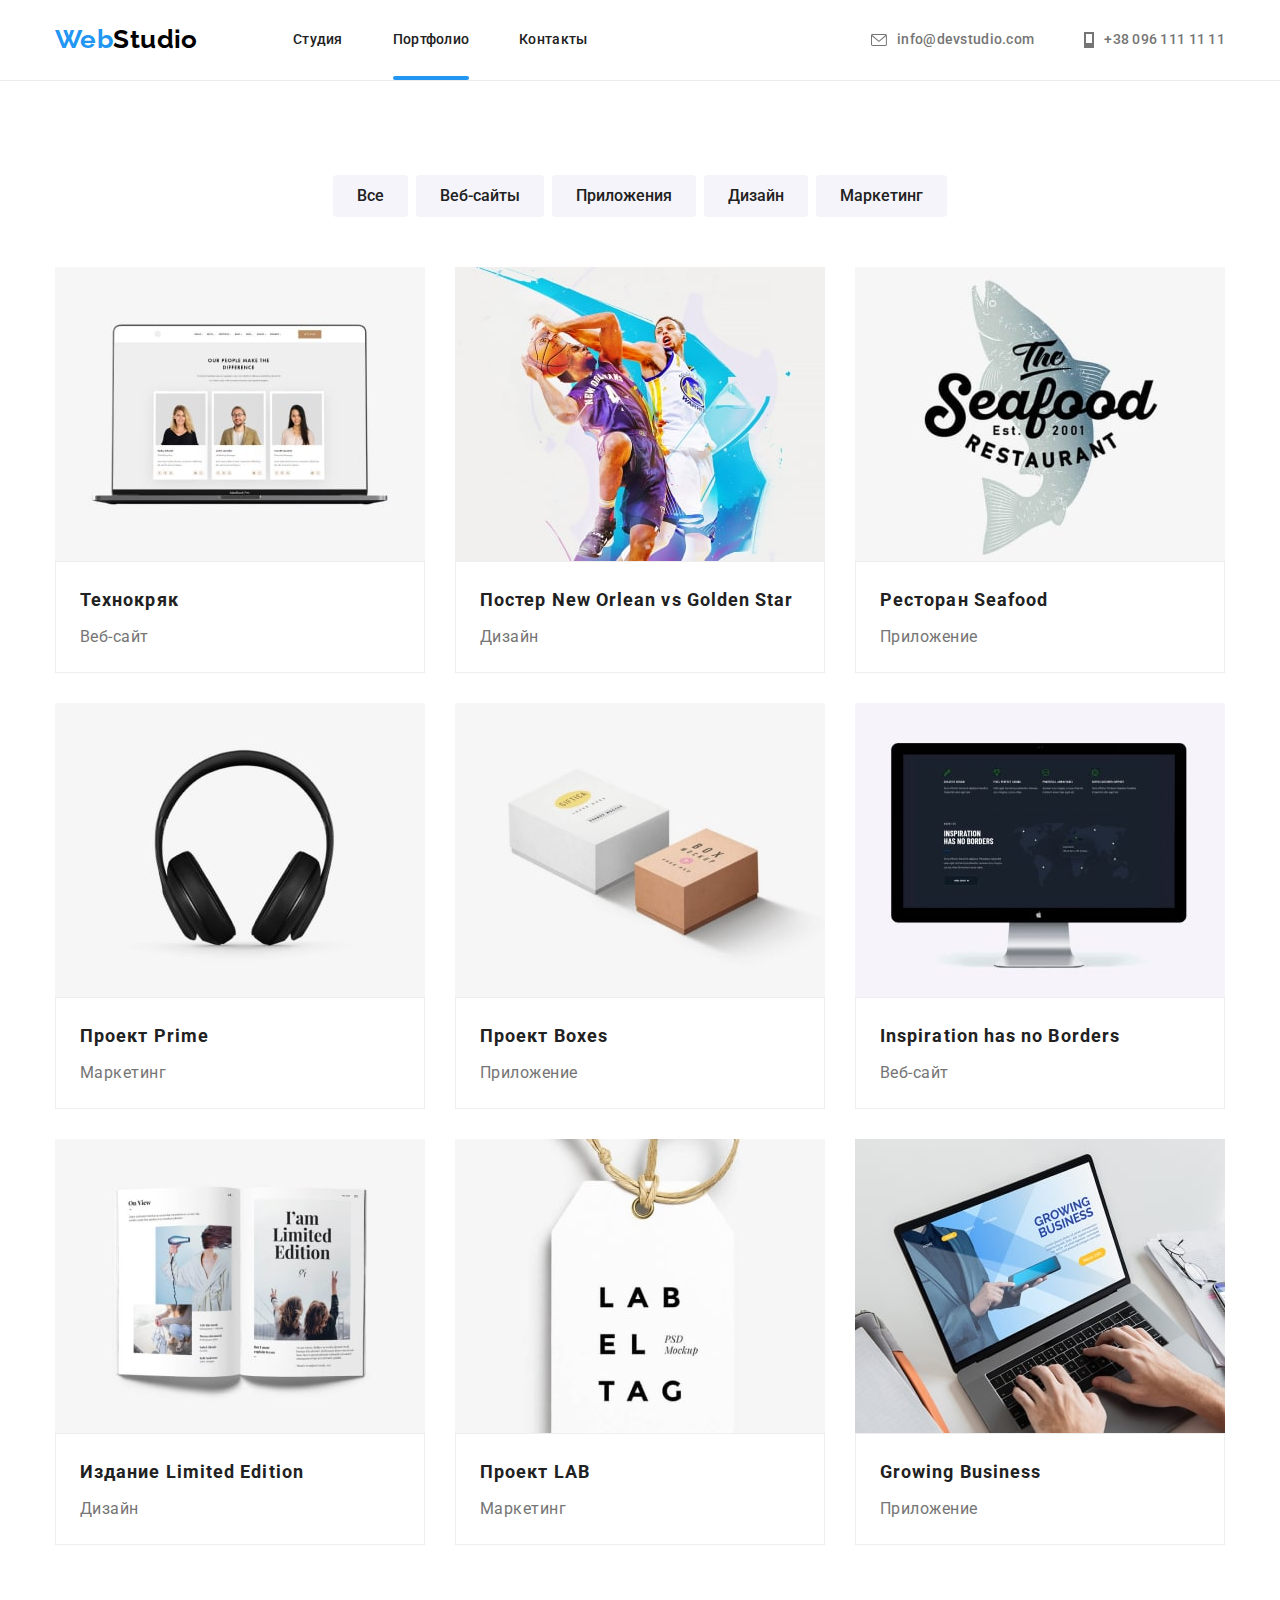
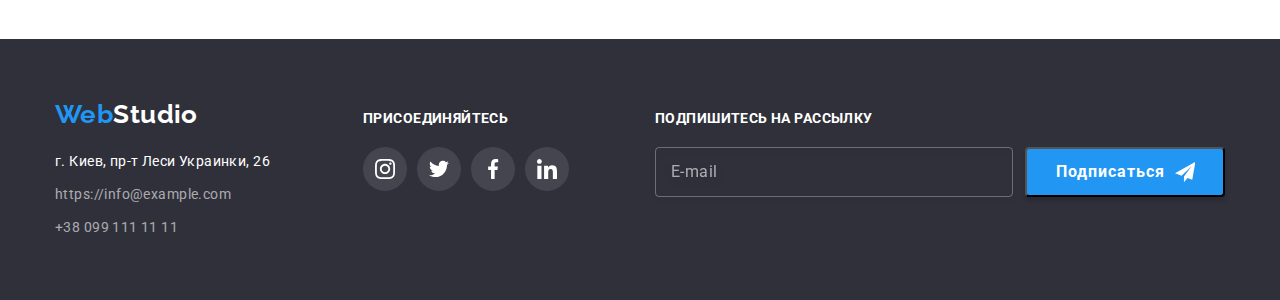
==== portfolio.html @ 634889e8 "start" ====
<!DOCTYPE html>
<html lang="ru">

<head>
    <meta charset="UTF-8">
    <meta http-equiv="X-UA-Compatible" content="IE=edge">
    <meta name="viewport" content="width=device-width, initial-scale=1.0">
    <title>Document</title>
    <link rel="preconnect" href="https://fonts.googleapis.com">
    <link rel="preconnect" href="https://fonts.gstatic.com" crossorigin>
    <link
        href="https://fonts.googleapis.com/css2?family=Raleway:wght@700&family=Roboto:wght@400;500;700;900&display=swap"
        rel="stylesheet">
    <link rel="stylesheet"
        href="https://cdnjs.cloudflare.com/ajax/libs/modern-normalize/1.1.0/modern-normalize.min.css">
    <link rel="stylesheet" href="./css/styles.css">
</head>

<body>
    <!-- Шапка сайта  -->
    <header class="header">
        <div class="container header-container">
            <nav class="header-navigation">
                <a class="link logo logo-web" href="./index.html">Web<span class=" logo logo-studio">Studio</span></a>
                <ul class="list header-list">
                    <li class="header-item"><a class="link header-link" href="./index.html">Студия</a></li>
                    <li class="header-item"><a class="link header-link active" href="./portfolio.html">Портфолио</a></li>
                    <li class="header-item"><a class="link header-link" href="">Контакты</a></li>
                </ul>
            </nav>
            <div class="header-connect">
                <ul class="list header-list">
                    <li class="header-item"><a class="link header-mail" href="mailto:http://info@devstudio.com">
                            <svg class="header-mail-icon" width="16" height="12">
                                <use href="./images/icons.svg#icon-mail"></use>
                            </svg>
                            info@devstudio.com</a></li>
                    <li class="header-item"><a class="link header-tel" href="tel:+380961111111">
                            <svg class="header-tel-icon" width="10" height="16">
                                <use href="./images/icons.svg#icon-tel"></use>
                            </svg>
                            +38 096 111 11 11</a></li>
                </ul>
            </div>
        </div>
    </header>

    <main>
        <!-- Фильтры -->
        <section class="section">
            <div class="container">
                <h1 class="visually-hidden">Портфолио</h1>
                <ul class="filters-list list">
                    <li class="filters-item"><button class="filters-btn button" type="button">Все</button></li>
                    <li class="filters-item"><button class="filters-btn button" type="button">Веб-сайты</button></li>
                    <li class="filters-item"><button class="filters-btn button" type="button">Приложения</button></li>
                    <li class="filters-item"><button class="filters-btn button" type="button">Дизайн</button></li>
                    <li class="filters-item"><button class="filters-btn button" type="button">Маркетинг</button></li>
                </ul>
                <ul class="portfolio-list list">
                    <li class="portfolio-item">
                        <a class="portfolio-link link" href="">
                            <div class="portfolio-link-wrap">
                                <img src="./images/project-1.jpg" alt="ноутбук" width="370">
                                <p class="portfolio-link-top-text">
                                Технокряк это современная площадка распространения коронавируса. Компании используют эту платформу для цифрового
                                шпионажа и атак на защищённые сервера конкурентов.
                                </p>
                            </div>
                            <div class="portfolio-link-bottom">
                                <h2 class="portfolio-title">Технокряк</h2>
                                <p class="portfolio-text">Веб-сайт</p>
                            </div>
                        </a>
                    </li>
                    <li class="portfolio-item">
                        <a class="portfolio-link link" href="">
                            <div class="portfolio-link-wrap">
                                <img src="./images/project-2.jpg" alt="баскетболисты" width="370">
                                <p class="portfolio-link-top-text">
                                    Технокряк это современная площадка распространения коронавируса. Компании используют эту платформу для цифрового
                                    шпионажа и атак на защищённые сервера конкурентов.
                                </p>
                            </div>
                            <div class="portfolio-link-bottom">
                                <h2 class="portfolio-title">Постер New Orlean vs Golden Star</h2>
                                <p class="portfolio-text">Дизайн</p>
                            </div>
                        </a>
                    </li>
                    <li class="portfolio-item">
                        <a class="portfolio-link link" href="">
                            <div class="portfolio-link-wrap">
                                <img src="./images/project-3.jpg" alt="название ресторана" width="370">
                                <p class="portfolio-link-top-text">
                                    Технокряк это современная площадка распространения коронавируса. Компании используют эту платформу для цифрового
                                    шпионажа и атак на защищённые сервера конкурентов.
                                </p>
                            </div>
                            <div class="portfolio-link-bottom">
                                <h2 class="portfolio-title">Ресторан Seafood</h2>
                                <p class="portfolio-text">Приложение</p>
                            </div>
                        </a>
                    </li>
                    <li class="portfolio-item">
                        <a class="portfolio-link link" href="">
                            <div class="portfolio-link-wrap">
                                <img src="./images/project-4.jpg" alt="наушники" width="370">
                                <p class="portfolio-link-top-text">
                                    Технокряк это современная площадка распространения коронавируса. Компании используют эту платформу для цифрового
                                    шпионажа и атак на защищённые сервера конкурентов.
                                </p>
                            </div>
                            <div class="portfolio-link-bottom">
                                <h2 class="portfolio-title">Проект Prime</h2>
                                <p class="portfolio-text">Маркетинг</p>
                            </div>
                        </a>
                    </li>
                    <li class="portfolio-item">
                        <a class="portfolio-link link" href="">
                            <div class="portfolio-link-wrap">
                                <img src="./images/project-5.jpg" alt="коробки" width="370">
                                <p class="portfolio-link-top-text">
                                    Технокряк это современная площадка распространения коронавируса. Компании используют эту платформу для цифрового
                                    шпионажа и атак на защищённые сервера конкурентов.
                                </p>
                            </div>
                            <div class="portfolio-link-bottom">
                                <h2 class="portfolio-title">Проект Boxes</h2>
                                <p class="portfolio-text">Приложение</p>
                            </div>
                        </a>
                    </li>
                    <li class="portfolio-item">
                        <a class="portfolio-link link" href="">
                            <div class="portfolio-link-wrap">
                                <img src="./images/project-6.jpg" alt="монитор" width="370">
                                <p class="portfolio-link-top-text">
                                    Технокряк это современная площадка распространения коронавируса. Компании используют эту платформу для цифрового
                                    шпионажа и атак на защищённые сервера конкурентов.
                                </p>
                            </div>
                            <div class="portfolio-link-bottom">
                                <h2 class="portfolio-title">Inspiration has no Borders</h2>
                                <p class="portfolio-text">Веб-сайт</p>
                            </div>
                        </a>
                    </li>
                    <li class="portfolio-item">
                        <a class="portfolio-link link" href="">
                            <div class="portfolio-link-wrap">
                                <img src="./images/project-7.jpg" alt="книга" width="370">
                                <p class="portfolio-link-top-text">
                                    Технокряк это современная площадка распространения коронавируса. Компании используют эту платформу для цифрового
                                    шпионажа и атак на защищённые сервера конкурентов.
                                </p>
                            </div>
                            <div class="portfolio-link-bottom">
                                <h2 class="portfolio-title">Издание Limited Edition</h2>
                                <p class="portfolio-text">Дизайн</p>
                            </div>
                        </a>
                    </li>
                    <li class="portfolio-item">
                        <a class="portfolio-link link" href="">
                            <div class="portfolio-link-wrap">
                                <img src="./images/project-8.jpg" alt="бирка" width="370">
                                <p class="portfolio-link-top-text">
                                    Технокряк это современная площадка распространения коронавируса. Компании используют эту платформу для цифрового
                                    шпионажа и атак на защищённые сервера конкурентов.
                                </p>
                            </div>
                            <div class="portfolio-link-bottom">
                                <h2 class="portfolio-title">Проект LAB</h2>
                                <p class="portfolio-text">Маркетинг</p>
                            </div>
                        </a>
                    </li>
                    <li class="portfolio-item">
                        <a class="portfolio-link link" href="">
                            <div class="portfolio-link-wrap">
                                <img src="./images/project-9.jpg" alt="человек печатает на ноутбуке" width="370">
                                <p class="portfolio-link-top-text">
                                    Технокряк это современная площадка распространения коронавируса. Компании используют эту платформу для цифрового
                                    шпионажа и атак на защищённые сервера конкурентов.
                                </p>
                            </div>
                            <div class="portfolio-link-bottom">
                                <h2 class="portfolio-title">Growing Business</h2>
                                <p class="portfolio-text">Приложение</p>
                            </div>
                        </a>
                    </li>
                </ul>
            </div>
        </section>
    </main>

    <!-- Футер -->
    <footer class="footer">
        <div class="container footer-box">
            <div>
                <a class="link logo logo-footer" href="./index.html">Web<span
                        class=" logo logo-studio-footer">Studio</span></a>
                <address class="footer-address">
                    <ul class="footer-list list">
                        <li class="footer-item">
                            <a class="footer-map link" href="#">г. Киев, пр-т Леси Украинки, 26</a>
                        </li>
                        <li class="footer-item">
                            <a class="footer-mail link" href="mailto:https://info@example.com">https://info@example.com</a>
                        </li>
                        <li class="footer-item">
                            <a class="footer-tel link" href="tel:+380991111111">+38 099 111 11 11</a>
                        </li>
                    </ul>
                </address>
            </div>
            <div class="footer-social">
                <p class="footer-social-title">присоединяйтесь</p>
                <ul class="footer-social-list list">
                    <li class="footer-social-item">
                        <a href="" class="footer-social-link">
                            <svg class="footer-social-icon" width="20" height="20">
                                <use href="./images/icons.svg#icon-instagram"></use>
                            </svg>
                        </a>
                    </li>
                    <li class="footer-social-item">
                        <a href="" class="footer-social-link">
                            <svg class="footer-social-icon" width="20" height=" 20">
                                <use href="./images/icons.svg#icon-twitter"></use>
                            </svg>
                        </a>
                    </li>
                    <li class="footer-social-item">
                        <a href="" class="footer-social-link">
                            <svg class="footer-social-icon" width="20" height=" 20">
                                <use href="./images/icons.svg#icon-facebook"></use>
                            </svg>
                        </a>
                    </li>
                    <li class="footer-social-item">
                        <a href="" class="footer-social-link">
                            <svg class="footer-social-icon" width="20" height=" 20">
                                <use href="./images/icons.svg#icon-linkedin"></use>
                            </svg>
                        </a>
                    </li>
                </ul>
            </div>
            <div class="mailing">
                <p class="mailing-text">Подпишитесь на рассылку</p>
                <form action="#" class="mailing-form">
                    <label for="email-mailing">
                        <input type="email" name="email-mailing" id="email-mailing" class="footer-email-mailing"
                            placeholder="E-mail" required>
                    </label>
                    <button class="button mailing-btn" type="submit">
                        <span class="mailing-btn-text">
                            Подписаться
                        </span>
                        <svg class="mailing-icon" width="24" height="24">
                            <use href=" ./images/icons.svg#icon-send"></use>
                        </svg>
                    </button>
                </form>
            </div>
        </div>
    </footer>
</body>

</html>
---- css/styles.css ----
:root {
  --primary-title-color: #212121;
  --text-color: #757575;
  --link-text-color: #757575;
  --accent-color: #2196f3;
  --btn-color: #f5f4fa;
  --primary-btn-color: #2196f3;
  --second-btn-color: #188ce8;
  --text-btn-color: #212121;
  --second-text-btn-color: #ffffff;
  --primary-color: #ffffff;
  --footer-color: #2f303a;
}

p,
h1,
h2,
h3,
h4,
h5,
h6 {
  margin: 0;
}

ul {
  margin: 0;
  padding: 0;
}

button {
  cursor: pointer;
  min-width: 30px;
}

img {
  display: block;
  max-width: 100%;
  height: auto;
}

body {
  background-color: var(--primary-color);
  font-family: "Roboto", sans-serif;
  font-size: 14px;
  line-height: 1.2;
  letter-spacing: 0.03em;
}

.container {
  width: 1200px;
  padding-left: 15px;
  padding-right: 15px;
  margin: 0 auto;
}

.section {
  padding-top: 94px;
  padding-bottom: 94px;
}

.list {
  list-style: none;
}

.link {
  text-decoration: none;
}

.visually-hidden {
  position: absolute;
  width: 1px;
  height: 1px;
  margin: -1px;
  border: 0;
  padding: 0;

  white-space: nowrap;
  clip-path: inset(100%);
  clip: rect(0 0 0 0);
  overflow: hidden;
}

.logo {
  font-family: Raleway;
  font-weight: 700;
  font-size: 26px;
  line-height: 1.19;
}

/*---------------HEADER---------------*/

.logo-web {
  color: var(--accent-color);
  display: flex;
  padding-top: 24px;
  padding-bottom: 25px;
  margin-right: 93px;
  width: 145px;
}

.logo-footer {
  color: var(--accent-color);
  display: flex;
  margin-bottom: 20px;
  margin-right: 93px;
  width: 145px;
}

.logo-studio {
  color: #000000;
}

.logo-studio-footer {
  color: var(--primary-color);
}

.header-link {
  position: relative;
  display: block;
  font-weight: 500;
  font-size: 14px;
  line-height: 1.14;
  letter-spacing: 0.02em;
  color: var(--primary-title-color);
  padding-top: 32px;
  padding-bottom: 32px;
  transition: color 250ms cubic-bezier(0.4, 0, 0.2, 1);
}

.header-link:hover,
.header-link:focus {
  color: var(--accent-color);
}

.header-link.active::after {
  content: "";
  width: 100%;
  height: 4px;
  background-color: var(--accent-color);
  position: absolute;
  display: block;
  bottom: 0px;
  border-radius: 2px;
}

.header-mail,
.header-tel {
  font-weight: 500;
  font-size: 14px;
  line-height: 1.14;
  letter-spacing: 0.02em;
  color: var(--link-text-color);
  padding-top: 32px;
  padding-bottom: 32px;
  justify-content: center;
  display: flex;
  align-items: center;
  transition: color 250ms cubic-bezier(0.4, 0, 0.2, 1);
}

.header-mail:hover,
.header-mail:focus,
.header-tel:hover,
.header-tel:focus {
  color: var(--accent-color);
}

.header {
  border-bottom: 1px solid #ececec;
  background: var(--primary-color);
}

.header-container {
  display: flex;
  align-items: center;
}

.header-navigation {
  display: flex;
  align-items: center;
}

.header-connect {
  margin-left: auto;
  justify-content: center;
}

.header-list {
  display: flex;
  justify-content: center;
}

.header-mail-icon,
.header-tel-icon {
  margin-right: 10px;
  fill: currentColor;
}

.header-item:not(:last-child) {
  margin-right: 50px;
}

/*----------------MAIN------------*/
.main {
  background-color: #2f303a;
  text-align: center;
  padding-top: 200px;
  padding-bottom: 200px;
}

.overlay {
  max-width: 1600px;
  height: 600px;
  margin-left: auto;
  margin-right: auto;
  background-image: linear-gradient(
      to right,
      rgba(47, 48, 58, 0.4),
      rgba(47, 48, 58, 0.4)
    ),
    url(../images/main-img.jpg);
  background-repeat: no-repeat;
  background-size: cover;
  background-position: center;
}

.main-title {
  width: 696px;
  margin-left: auto;
  margin-right: auto;
  margin-bottom: 30px;
  font-weight: 900;
  font-size: 44px;
  line-height: 1.36;
  letter-spacing: 0.06em;
  color: #ffffff;
  text-transform: uppercase;
}

.main-btn {
  color: var(--second-text-btn-color);
  background-color: var(--primary-btn-color);
  font-weight: 700;
  font-size: 16px;
  line-height: 1.88;
  letter-spacing: 0.06em;
  cursor: pointer;
  width: 200px;
  height: 50px;
  transition: background-color 250ms cubic-bezier(0.4, 0, 0.2, 1);
}

.main-btn:hover,
.main-btn:focus {
  background-color: var(--second-btn-color);
}

/*--------------SECTION----------*/
.section-list {
  display: flex;
}

.section-item:not(:last-child) {
  margin-right: 30px;
}

.about {
  padding-top: 0;
}

.about-list {
  display: flex;
}

.about-item:not(:last-child) {
  margin-right: 30px;
}

.about-item {
  position: relative;
  width: 370px;
  flex-basis: calc((100% - 60px) / 3);
}

.about-item-text {
  position: absolute;
  bottom: 0;
  left: 0;
  font-weight: 700;
  font-size: 14px;
  line-height: 1.14;
  text-align: center;
  letter-spacing: 0.03em;
  text-transform: uppercase;
  color: var(--second-text-btn-color);
  display: flex;
  align-items: center;
  justify-content: center;
  min-height: 70px;
  width: 370px;
  background: rgba(47, 48, 58, 0.8);
}

.about-command-list {
  display: flex;
}

.about-command-item:not(:last-child) {
  margin-right: 30px;
}

.about-command {
  background: #f5f4fa;
}

.about-command-bottom {
  background: var(--primary-color);
}

.section-item-link {
  width: 270px;
  height: 120px;
  margin-bottom: 30px;
  display: flex;
  align-items: center;
  justify-content: center;
  background: #f5f4fa;
  border-radius: 4px;
}

.section-title {
  font-weight: 700;
  font-size: 14px;
  line-height: 1.14;
  color: var(--primary-title-color);
  text-transform: uppercase;
  margin-bottom: 10px;
}

.section-item {
  flex-basis: calc((100% - 90px) / 4);
}

.section-text {
  font-size: 14px;
  line-height: 1.71;
  color: var(--text-color);
}

.about-title,
.about-command-title {
  font-weight: 700;
  font-size: 36px;
  line-height: 1.17;
  text-align: center;
  color: var(--primary-title-color);
  margin-bottom: 50px;
}

.about-command-item {
  flex-basis: calc((100% - 90px) / 4);
  box-shadow: 0px 1px 3px rgba(0, 0, 0, 0.12), 0px 1px 1px rgba(0, 0, 0, 0.14),
    0px 2px 1px rgba(0, 0, 0, 0.2);
  border-radius: 0px 0px 4px 4px;
}

.about-command-bottom {
  padding-top: 30px;
  padding-bottom: 30px;
  text-align: center;
}

.about-command-name {
  font-weight: 500;
  font-size: 16px;
  line-height: 1.19;
  color: var(--primary-title-color);
  margin-bottom: 10px;
}

.about-command-text {
  font-size: 16px;
  line-height: 1.19;
  color: var(--text-color);
  margin-bottom: 16px;
}

.command-social-list {
  display: flex;
  justify-content: center;
}

.command-social-item {
  width: 44px;
  height: 44px;
  cursor: pointer;
}

.command-social-link:focus,
.command-social-link:hover {
  background-color: var(--primary-btn-color);
}

.command-social-link:hover .command-social-icon,
.command-social-link:focus .command-social-icon {
  fill: var(--second-text-btn-color);
  background-color: var(--primary-btn-color);
}

.command-social-item + .command-social-item {
  margin-left: 10px;
}

.command-social-icon {
  fill: rgba(175, 177, 184, 1);
  transition: fill 250ms cubic-bezier(0.4, 0, 0.2, 1),
    background-color 250ms cubic-bezier(0.4, 0, 0.2, 1);
}

.command-social-link {
  width: 100%;
  height: 100%;
  display: flex;
  align-items: center;
  justify-content: center;
  background-color: var(--primary-color);
  border-radius: 50%;
  transition: background-color 250ms cubic-bezier(0.4, 0, 0.2, 1);
}

.regular-client {
  color: #e5e5e5;
}

.regular-client-title {
  font-weight: 700;
  font-size: 36px;
  line-height: 1, 17;
  text-align: center;
  letter-spacing: 0.03em;
  margin-bottom: 50px;
  color: var(--primary-title-color);
}

.regular-client-link {
  width: 100%;
  height: 100%;
  display: flex;
  align-items: center;
  justify-content: center;
}

.regular-client-list {
  display: flex;
  justify-content: center;
}

.regular-client-item {
  width: 170px;
  height: 92px;
  display: block;
  cursor: pointer;

  border: 1px solid #afb1b8;
  box-sizing: border-box;
  border-radius: 4px;
  transition: border-color 250ms cubic-bezier(0.4, 0, 0.2, 1);
}

.regular-client-item + .regular-client-item {
  margin-left: 30px;
}

.regular-client-icon {
  fill: rgba(175, 177, 184, 1);
  transition: fill 250ms cubic-bezier(0.4, 0, 0.2, 1);
}

.regular-client-item:hover,
.regular-client-item:focus {
  border-color: var(--accent-color);
}

.regular-client-link:hover .regular-client-icon,
.regular-client-link:focus .regular-client-icon {
  fill: var(--accent-color);
}
.command-social-item + .command-social-item {
  margin-left: 10px;
}

/*---------------FOOTER----------*/
.footer {
  background-color: var(--footer-color);
  padding-top: 60px;
  padding-bottom: 60px;
  display: flex;
  justify-content: center;
}

.footer-box {
  display: flex;
  align-items: baseline;
}

.footer-item:not(:last-child) {
  margin-bottom: 9px;
}

.footer-map {
  font-style: normal;
  font-size: 14px;
  line-height: 1.71;
  color: var(--primary-color);
  width: 231px;
}

.footer-mail,
.footer-tel {
  font-style: normal;
  font-size: 14px;
  line-height: 1.71;
  color: rgba(255, 255, 255, 0.6);
  width: 231px;
  transition: color 250ms cubic-bezier(0.4, 0, 0.2, 1);
}

.footer-mail:hover,
.footer-mail:focus,
.footer-tel:hover,
.footer-tel:focus {
  color: var(--accent-color);
}

.footer-social-list {
  display: flex;
  justify-content: center;
  align-items: center;
}

.footer-social {
  display: block;
  align-items: center;
  margin-left: 70px;
}

.footer-social-title {
  font-weight: 700;
  font-size: 14px;
  line-height: 1.14;
  letter-spacing: 0.03em;
  text-transform: uppercase;
  color: #ffffff;
  margin-bottom: 20px;
}

.footer-social-item {
  width: 44px;
  height: 44px;
  cursor: pointer;
  display: flex;
  align-items: center;
  justify-content: center;
}

.footer-social-item + .footer-social-item {
  margin-left: 10px;
}

.footer-social-icon {
  fill: var(--second-text-btn-color);
}

.footer-social-link:hover,
.footer-social-link:focus {
  background-color: var(--accent-color);
}

.footer-social-link {
  width: 100%;
  height: 100%;
  display: flex;
  align-items: center;
  justify-content: center;
  background-color: rgba(255, 255, 255, 0.1);
  border-radius: 50%;
  transition: background-color 250ms cubic-bezier(0.4, 0, 0.2, 1);
}

.mailing {
  margin-left: auto;
  height: 86px;
  width: 570px;
}

.mailing-form {
  display: flex;
  justify-content: center;
  align-items: center;
  padding: 0;
}

.mailing-text {
  font-weight: 700;
  font-size: 14px;
  line-height: 1.14;
  letter-spacing: 0.03em;
  text-transform: uppercase;
  color: var(--primary-color);
  margin-bottom: 20px;
}

.footer-email-mailing {
  width: 358px;
  height: 50px;
  border: 1px solid rgba(255, 255, 255, 0.3);
  box-sizing: border-box;
  filter: drop-shadow(0px 4px 4px rgba(0, 0, 0, 0.15));
  border-radius: 4px;
  background-color: transparent;
  margin-right: 12px;
  padding: 15px 15px;
  outline: none;
  font-weight: normal;
  font-size: 16px;
  line-height: 1.25;
  letter-spacing: 0.03em;
  color: var(--second-text-btn-color);
  transition: border-color 250ms cubic-bezier(0.4, 0, 0.2, 1);
}

.footer-email-mailing::placeholder {
  font-weight: 400;
  font-size: 16px;
  line-height: 1.25;
  letter-spacing: 0.03em;
  color: rgba(255, 255, 255, 0.6);
}

.footer-email-mailing:focus {
  border-color: var(--accent-color);
}

.mailing-btn {
  width: 200px;
  height: 50px;
  background: var(--primary-btn-color);
  box-shadow: 0px 4px 4px rgba(0, 0, 0, 0.15);
  border-radius: 4px;
  padding: 10px 28px 10px 29px;
  display: flex;
  align-items: center;
  text-align: center;
}

.mailing-btn-text {
  font-weight: 700;
  font-size: 16px;
  line-height: 1.87;
  align-items: center;
  text-align: center;
  letter-spacing: 0.06em;
  color: var(--primary-color);
}

.mailing-icon {
  fill: var(--primary-color);
  margin-left: 10px;
}

/*--------------PORTFOLIO----------*/
.filters-list {
  display: flex;
  justify-content: center;
  margin-bottom: 50px;
}

.filters-item:not(:last-child) {
  margin-right: 8px;
}

.filters-btn {
  font-family: inherit;
  font-weight: 500;
  font-size: 16px;
  line-height: 1.62;
  text-align: center;
  color: var(--text-btn-color);
  background-color: var(--btn-color);

  border-radius: 4px;
  padding: 6px 22px;
  border: 2px solid transparent;
  transition: color 250ms cubic-bezier(0.4, 0, 0.2, 1),
    background-color 250ms cubic-bezier(0.4, 0, 0.2, 1),
    box-shadow 250ms cubic-bezier(0.4, 0, 0.2, 1),
    border-radius 250ms cubic-bezier(0.4, 0, 0.2, 1);
}

.filters-btn:focus,
.filters-btn:hover {
  color: var(--second-text-btn-color);
  background-color: var(--primary-btn-color);
  box-shadow: 0px 3px 1px rgba(0, 0, 0, 0.1), 0px 1px 2px rgba(0, 0, 0, 0.08),
    0px 2px 2px rgba(0, 0, 0, 0.12);
  border-radius: 4px;
}

.portfolio-list {
  display: flex;
  flex-wrap: wrap;
  margin-left: -30px;
  margin-bottom: -30px;
}

.portfolio-item {
  flex-basis: calc(100% / 3 - 30px);
  margin-left: 30px;
  margin-bottom: 30px;
  transition: border 250ms cubic-bezier(0.4, 0, 0.2, 1),
    box-sizing 250ms cubic-bezier(0.4, 0, 0.2, 1),
    box-shadow 250ms cubic-bezier(0.4, 0, 0.2, 1);
}

.portfolio-item:hover,
.portfolio-item:focus {
  border: 1px solid #eeeeee;
  box-sizing: border-box;
  box-shadow: 0px 1px 1px rgba(0, 0, 0, 0.12), 0px 4px 4px rgba(0, 0, 0, 0.06),
    1px 4px 6px rgba(0, 0, 0, 0.16);
}

.portfolio-item:hover .portfolio-link-top-text {
  transform: translateY(0);
}

.portfolio-link-bottom {
  padding: 20px 24px;
  border: 1px solid #eeeeee;
}

.portfolio-title {
  font-weight: 700;
  font-size: 18px;
  line-height: 2;
  letter-spacing: 0.06em;
  color: var(--primary-title-color);
  margin-bottom: 4px;
}

.portfolio-text {
  font-size: 16px;
  line-height: 30px;
  letter-spacing: 0.03em;
  color: var(--text-color);
}

.portfolio-link-wrap {
  position: relative;
  overflow: hidden;
}

.portfolio-link-top-text {
  position: absolute;
  height: 100%;
  top: 0;
  left: 0;
  padding: 63px 24px;
  color: rgba(255, 255, 255, 1);
  background: rgba(33, 150, 243, 0.9);

  font-size: 18px;
  line-height: 1.55;
  letter-spacing: 0.03em;
  overflow: auto;
  transform: translateY(100%);
  transition: transform 250ms cubic-bezier(0.4, 0, 0.2, 1);
}

/*-------------MODAL------------*/

.backdrop {
  position: fixed;
  top: 0;
  left: 0;

  width: 100vw;
  height: 100vh;

  background-color: rgba(0, 0, 0, 0.2);

  transition: opacity 1000ms, visibility 1000ms;
}

.backdrop.is-hidden .modal {
  transform: scaleX(1.5) rotate(180deg);
  transition: transform 1000ms;
}

.modal {
  position: absolute;
  top: 50%;
  left: 50%;
  transform: translate(-50%, -50%);

  width: 528px;
  min-height: 581px;
  padding: 40px;

  background: #ffffff;
  box-shadow: 0px 1px 3px rgba(0, 0, 0, 0.12), 0px 1px 1px rgba(0, 0, 0, 0.14),
    0px 2px 1px rgba(0, 0, 0, 0.2);
  border-radius: 4px;

  transition: transform 1000ms;
}

.modal-btn {
  position: absolute;
  display: flex;
  align-items: center;
  justify-content: center;
  width: 30px;
  height: 30px;
  top: 8px;
  right: 8px;
  background: transparent;
  border: 1px solid rgba(0, 0, 0, 0.1);
  border-radius: 50%;
  transition: fill 250ms cubic-bezier(0.4, 0, 0.2, 1);
}

.modal-btn:focus {
  fill: var(--accent-color);
}

.is-hidden {
  visibility: hidden;
  opacity: 0;
  pointer-events: none;
}

.modal-text {
  color: var(--primary-title-color);
  font-weight: 700;
  font-size: 20px;
  line-height: 1.15;
  text-align: center;
  letter-spacing: 0.03em;
  margin-bottom: 12px;
}

.modal-field {
  margin-bottom: 10px;
}

.input-wrap {
  position: relative;
}

.modal-field-icon {
  position: absolute;
  left: 12px;
  top: 50%;
  transform: translateY(-50%);
  transition: fill 250ms cubic-bezier(0.4, 0, 0.2, 1);
}

.modal-form-input {
  width: 100%;
  height: 40px;
  border: 1px solid rgba(33, 33, 33, 0.2);
  box-sizing: border-box;
  border-radius: 4px;
  padding-left: 42px;
  outline: none;
  cursor: pointer;
  transition: border 250ms cubic-bezier(0.4, 0, 0.2, 1);
}

.modal-form-input:focus,
.modal-form-text:focus {
  border: 1px solid #2196f3;
}

.modal-form-input:focus + .modal-field-icon {
  fill: var(--accent-color);
}

.modal-form-text {
  width: 100%;
  height: 120px;
  border: 1px solid rgba(33, 33, 33, 0.2);
  box-sizing: border-box;
  border-radius: 4px;
  padding-left: 16px;
  outline: none;
  display: block;
  resize: none;
  padding: 12px 16px;
  cursor: pointer;
  transition: border 250ms cubic-bezier(0.4, 0, 0.2, 1);
}

.modal-form-text::placeholder {
  font-size: 14px;
  line-height: 1.14;
  letter-spacing: 0.01em;
  color: rgba(117, 117, 117, 0.5);
}

.label-modal-text {
  font-size: 12px;
  line-height: 1.16;
  letter-spacing: 0.01em;
  color: var(--text-color);
  display: block;
  resize: none;
  margin-bottom: 4px;
}

.modal-field-checkbox {
  display: flex;
  align-items: center;
  justify-content: center;
  margin-top: 20px;
}

.check-text {
  display: flex;
  align-items: center;
  font-size: 14px;
  line-height: 1.71;
  letter-spacing: 0.03em;
  color: #757575;
  display: flex;
  margin-bottom: 30px;
}

.check-item {
  width: 16px;
  height: 15px;
  border: 2px solid #212121;
  border-radius: 2px;
  outline: none;
  margin-right: 8px;
  display: flex;
  align-items: center;
  justify-content: center;
  transition: background-color 250ms cubic-bezier(0.4, 0, 0.2, 1);
}

.check-icon {
  fill: var(--second-text-btn-color);
}

.modal-check:checked + .check-text .check-item {
  background-color: var(--primary-btn-color);
  border: none;
}

.policy-link {
  color: var(--accent-color);
}

.form-btn {
  width: 200px;
  height: 50px;
  display: block;
  margin: 0 auto;
  color: var(--second-text-btn-color);
  background: var(--primary-btn-color);
  box-shadow: 0px 4px 4px rgba(0, 0, 0, 0.15);
  border-radius: 4px;
  outline: none;

  font-weight: 700;
  font-size: 16px;
  line-height: 1.88;
  letter-spacing: 0.06em;

  transition: background 250ms cubic-bezier(0.4, 0, 0.2, 1);
}

.form-btn:focus,
.form-btn:hover {
  background: var(--second-btn-color);
}
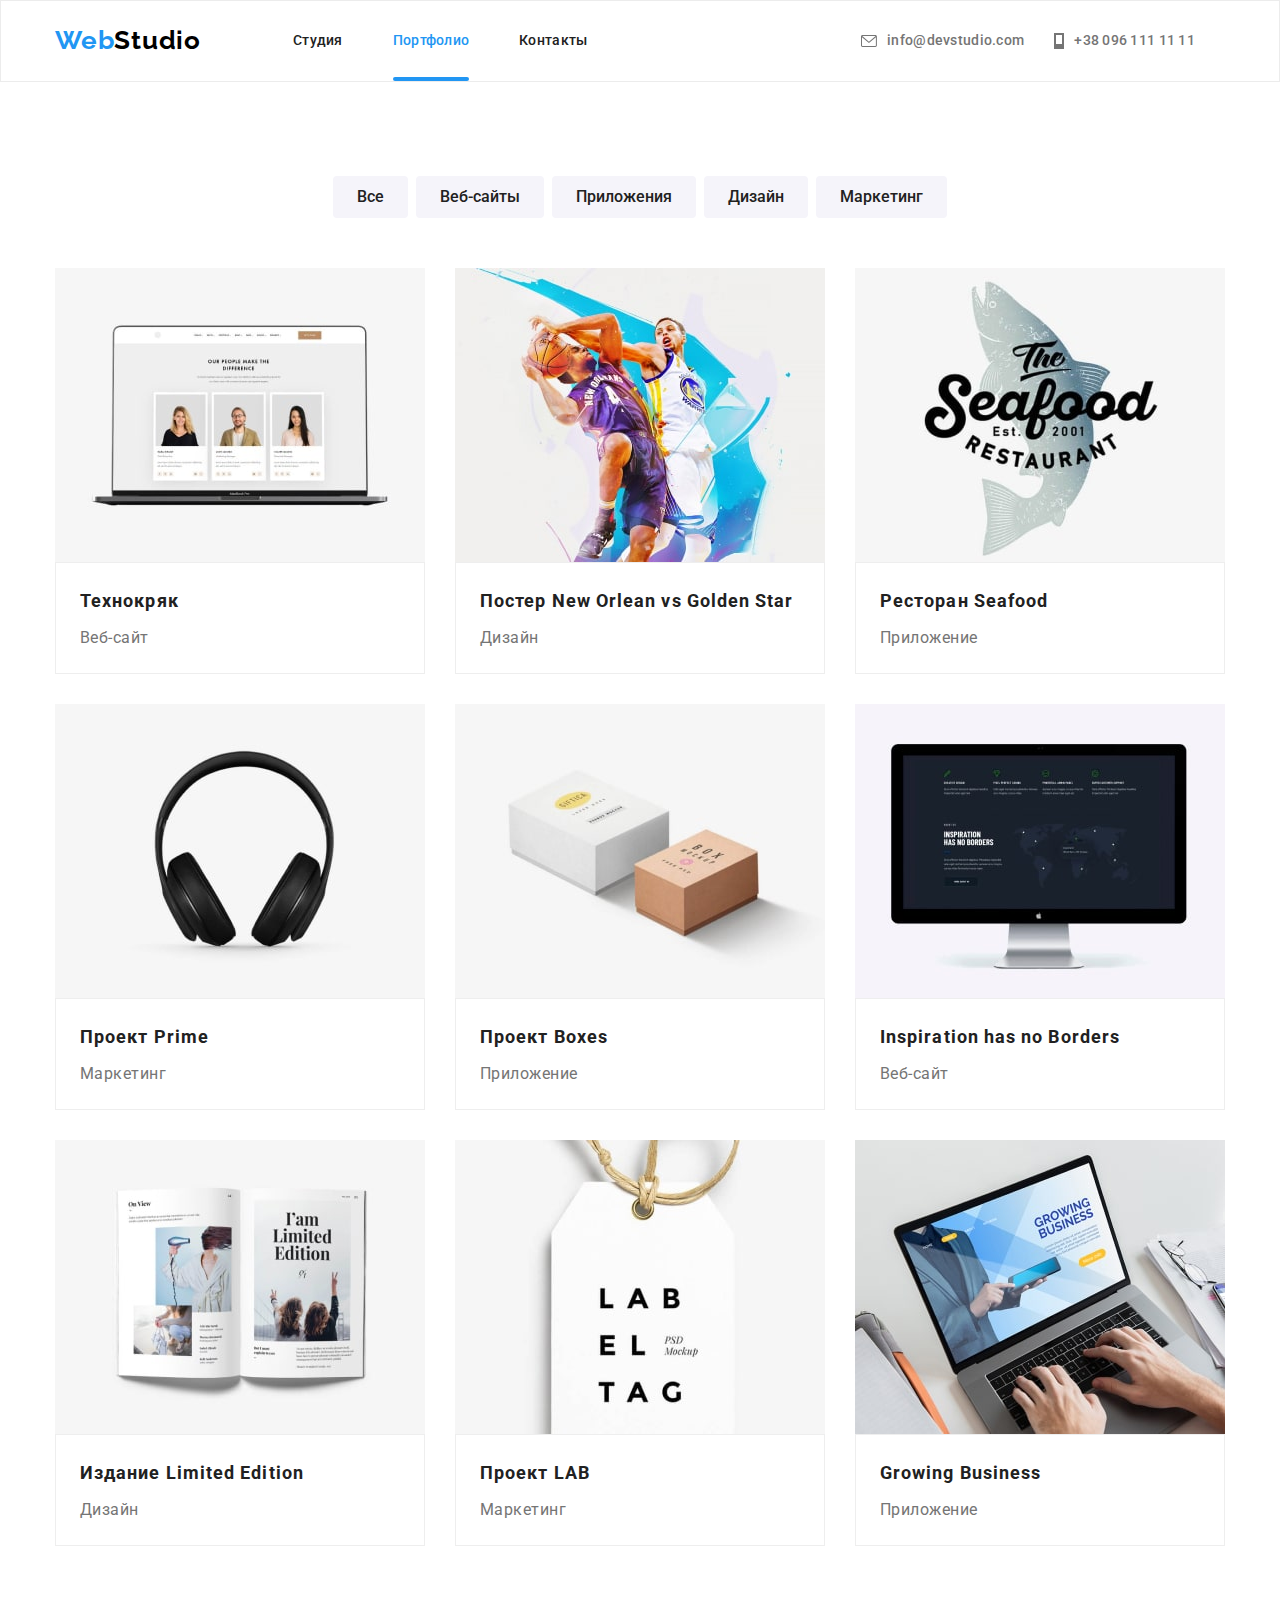
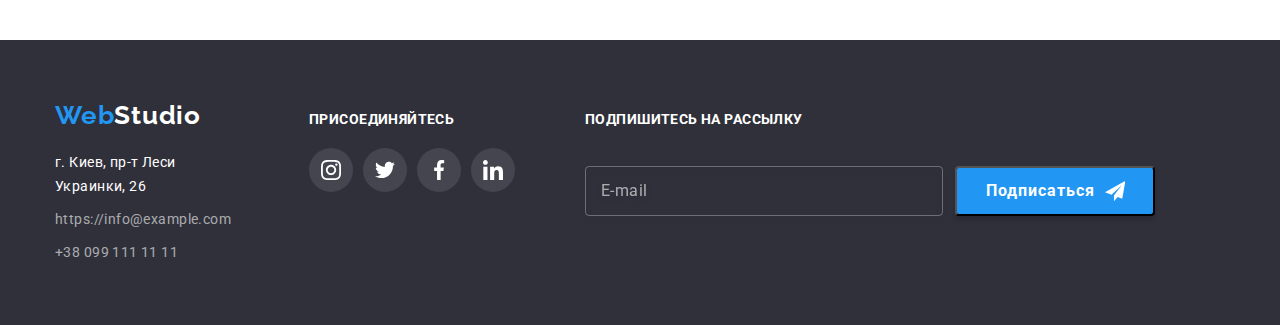
==== commit c652250d: "adds scss" ====
--- a/portfolio.html
+++ b/portfolio.html
@@ -13,35 +13,34 @@
         rel="stylesheet">
     <link rel="stylesheet"
         href="https://cdnjs.cloudflare.com/ajax/libs/modern-normalize/1.1.0/modern-normalize.min.css">
-    <link rel="stylesheet" href="./css/styles.css">
+    <link rel="stylesheet" href="./css/main.min.css">
 </head>
 
 <body>
     <!-- Шапка сайта  -->
     <header class="header">
-        <div class="container header-container">
-            <nav class="header-navigation">
-                <a class="link logo logo-web" href="./index.html">Web<span class=" logo logo-studio">Studio</span></a>
-                <ul class="list header-list">
-                    <li class="header-item"><a class="link header-link" href="./index.html">Студия</a></li>
-                    <li class="header-item"><a class="link header-link active" href="./portfolio.html">Портфолио</a></li>
-                    <li class="header-item"><a class="link header-link" href="">Контакты</a></li>
+        <div class="container header__container">
+            <nav class="menu">
+                <a class="link logo menu__logo" href="./index.html">Web<span class="menu__logo-dark">Studio</span></a>
+                <ul class="list navigation">
+                    <li class="navigation__item"><a class="link navigation__link"
+                            href="./index.html">Студия</a></li>
+                    <li class="navigation__item"><a class="link navigation__link navigation__link-active" href="./portfolio.html">Портфолио</a></li>
+                    <li class="navigation__item"><a class="link navigation__link" href="">Контакты</a></li>
                 </ul>
             </nav>
-            <div class="header-connect">
-                <ul class="list header-list">
-                    <li class="header-item"><a class="link header-mail" href="mailto:http://info@devstudio.com">
-                            <svg class="header-mail-icon" width="16" height="12">
-                                <use href="./images/icons.svg#icon-mail"></use>
-                            </svg>
-                            info@devstudio.com</a></li>
-                    <li class="header-item"><a class="link header-tel" href="tel:+380961111111">
-                            <svg class="header-tel-icon" width="10" height="16">
-                                <use href="./images/icons.svg#icon-tel"></use>
-                            </svg>
-                            +38 096 111 11 11</a></li>
-                </ul>
-            </div>
+            <ul class="list contacts header__contacts">
+                <li class="contacts__item"><a class="link contacts__link" href="mailto:http://info@devstudio.com">
+                        <svg class="contacts__icon" width="16" height="12">
+                            <use href="./images/icons.svg#icon-mail"></use>
+                        </svg>
+                        info@devstudio.com</a></li>
+                <li class="contacts__item"><a class="link contacts__link" href="tel:+380961111111">
+                        <svg class="contacts__icon" width="10" height="16">
+                            <use href="./images/icons.svg#icon-tel"></use>
+                        </svg>
+                        +38 096 111 11 11</a></li>
+            </ul>
         </div>
     </header>
 
@@ -50,146 +49,146 @@
         <section class="section">
             <div class="container">
                 <h1 class="visually-hidden">Портфолио</h1>
-                <ul class="filters-list list">
-                    <li class="filters-item"><button class="filters-btn button" type="button">Все</button></li>
-                    <li class="filters-item"><button class="filters-btn button" type="button">Веб-сайты</button></li>
-                    <li class="filters-item"><button class="filters-btn button" type="button">Приложения</button></li>
-                    <li class="filters-item"><button class="filters-btn button" type="button">Дизайн</button></li>
-                    <li class="filters-item"><button class="filters-btn button" type="button">Маркетинг</button></li>
-                </ul>
-                <ul class="portfolio-list list">
-                    <li class="portfolio-item">
-                        <a class="portfolio-link link" href="">
-                            <div class="portfolio-link-wrap">
+                <ul class="filters section__filters list">
+                    <li class="filters__item"><button class="filters__btn button" type="button">Все</button></li>
+                    <li class="filters__item"><button class="filters__btn button" type="button">Веб-сайты</button></li>
+                    <li class="filters__item"><button class="filters__btn button" type="button">Приложения</button></li>
+                    <li class="filters__item"><button class="filters__btn button" type="button">Дизайн</button></li>
+                    <li class="filters__item"><button class="filters__btn button" type="button">Маркетинг</button></li>
+                </ul>
+                <ul class="portfolio section__portfolio list">
+                    <li class="portfolio__item">
+                        <a class="portfolio__link link" href="">
+                            <div class="portfolio__wrap">
                                 <img src="./images/project-1.jpg" alt="ноутбук" width="370">
-                                <p class="portfolio-link-top-text">
+                                <p class="portfolio__wrap-text">
                                 Технокряк это современная площадка распространения коронавируса. Компании используют эту платформу для цифрового
                                 шпионажа и атак на защищённые сервера конкурентов.
                                 </p>
                             </div>
-                            <div class="portfolio-link-bottom">
-                                <h2 class="portfolio-title">Технокряк</h2>
-                                <p class="portfolio-text">Веб-сайт</p>
-                            </div>
-                        </a>
-                    </li>
-                    <li class="portfolio-item">
-                        <a class="portfolio-link link" href="">
-                            <div class="portfolio-link-wrap">
+                            <div class="portfolio__box">
+                                <h2 class="portfolio__title">Технокряк</h2>
+                                <p class="portfolio__text">Веб-сайт</p>
+                            </div>
+                        </a>
+                    </li>
+                    <li class="portfolio__item">
+                        <a class="portfolio__link link" href="">
+                            <div class="portfolio__wrap">
                                 <img src="./images/project-2.jpg" alt="баскетболисты" width="370">
-                                <p class="portfolio-link-top-text">
-                                    Технокряк это современная площадка распространения коронавируса. Компании используют эту платформу для цифрового
-                                    шпионажа и атак на защищённые сервера конкурентов.
-                                </p>
-                            </div>
-                            <div class="portfolio-link-bottom">
-                                <h2 class="portfolio-title">Постер New Orlean vs Golden Star</h2>
-                                <p class="portfolio-text">Дизайн</p>
-                            </div>
-                        </a>
-                    </li>
-                    <li class="portfolio-item">
-                        <a class="portfolio-link link" href="">
-                            <div class="portfolio-link-wrap">
+                                <p class="portfolio__wrap-text">
+                                    Технокряк это современная площадка распространения коронавируса. Компании используют эту платформу для цифрового
+                                    шпионажа и атак на защищённые сервера конкурентов.
+                                </p>
+                            </div>
+                            <div class="portfolio__box">
+                                <h2 class="portfolio__title">Постер New Orlean vs Golden Star</h2>
+                                <p class="portfolio__text">Дизайн</p>
+                            </div>
+                        </a>
+                    </li>
+                    <li class="portfolio__item">
+                        <a class="portfolio__link link" href="">
+                            <div class="portfolio__wrap">
                                 <img src="./images/project-3.jpg" alt="название ресторана" width="370">
-                                <p class="portfolio-link-top-text">
-                                    Технокряк это современная площадка распространения коронавируса. Компании используют эту платформу для цифрового
-                                    шпионажа и атак на защищённые сервера конкурентов.
-                                </p>
-                            </div>
-                            <div class="portfolio-link-bottom">
-                                <h2 class="portfolio-title">Ресторан Seafood</h2>
-                                <p class="portfolio-text">Приложение</p>
-                            </div>
-                        </a>
-                    </li>
-                    <li class="portfolio-item">
-                        <a class="portfolio-link link" href="">
-                            <div class="portfolio-link-wrap">
+                                <p class="portfolio__wrap-text">
+                                    Технокряк это современная площадка распространения коронавируса. Компании используют эту платформу для цифрового
+                                    шпионажа и атак на защищённые сервера конкурентов.
+                                </p>
+                            </div>
+                            <div class="portfolio__box">
+                                <h2 class="portfolio__title">Ресторан Seafood</h2>
+                                <p class="portfolio__text">Приложение</p>
+                            </div>
+                        </a>
+                    </li>
+                    <li class="portfolio__item">
+                        <a class="portfolio__link link" href="">
+                            <div class="portfolio__wrap">
                                 <img src="./images/project-4.jpg" alt="наушники" width="370">
-                                <p class="portfolio-link-top-text">
-                                    Технокряк это современная площадка распространения коронавируса. Компании используют эту платформу для цифрового
-                                    шпионажа и атак на защищённые сервера конкурентов.
-                                </p>
-                            </div>
-                            <div class="portfolio-link-bottom">
-                                <h2 class="portfolio-title">Проект Prime</h2>
-                                <p class="portfolio-text">Маркетинг</p>
-                            </div>
-                        </a>
-                    </li>
-                    <li class="portfolio-item">
-                        <a class="portfolio-link link" href="">
-                            <div class="portfolio-link-wrap">
+                                <p class="portfolio__wrap-text">
+                                    Технокряк это современная площадка распространения коронавируса. Компании используют эту платформу для цифрового
+                                    шпионажа и атак на защищённые сервера конкурентов.
+                                </p>
+                            </div>
+                            <div class="portfolio__box">
+                                <h2 class="portfolio__title">Проект Prime</h2>
+                                <p class="portfolio__text">Маркетинг</p>
+                            </div>
+                        </a>
+                    </li>
+                    <li class="portfolio__item">
+                        <a class="portfolio__link link" href="">
+                            <div class="portfolio__wrap">
                                 <img src="./images/project-5.jpg" alt="коробки" width="370">
-                                <p class="portfolio-link-top-text">
-                                    Технокряк это современная площадка распространения коронавируса. Компании используют эту платформу для цифрового
-                                    шпионажа и атак на защищённые сервера конкурентов.
-                                </p>
-                            </div>
-                            <div class="portfolio-link-bottom">
-                                <h2 class="portfolio-title">Проект Boxes</h2>
-                                <p class="portfolio-text">Приложение</p>
-                            </div>
-                        </a>
-                    </li>
-                    <li class="portfolio-item">
-                        <a class="portfolio-link link" href="">
-                            <div class="portfolio-link-wrap">
+                                <p class="portfolio__wrap-text">
+                                    Технокряк это современная площадка распространения коронавируса. Компании используют эту платформу для цифрового
+                                    шпионажа и атак на защищённые сервера конкурентов.
+                                </p>
+                            </div>
+                            <div class="portfolio__box">
+                                <h2 class="portfolio__title">Проект Boxes</h2>
+                                <p class="portfolio__text">Приложение</p>
+                            </div>
+                        </a>
+                    </li>
+                    <li class="portfolio__item">
+                        <a class="portfolio__link link" href="">
+                            <div class="portfolio__wrap">
                                 <img src="./images/project-6.jpg" alt="монитор" width="370">
-                                <p class="portfolio-link-top-text">
-                                    Технокряк это современная площадка распространения коронавируса. Компании используют эту платформу для цифрового
-                                    шпионажа и атак на защищённые сервера конкурентов.
-                                </p>
-                            </div>
-                            <div class="portfolio-link-bottom">
-                                <h2 class="portfolio-title">Inspiration has no Borders</h2>
-                                <p class="portfolio-text">Веб-сайт</p>
-                            </div>
-                        </a>
-                    </li>
-                    <li class="portfolio-item">
-                        <a class="portfolio-link link" href="">
-                            <div class="portfolio-link-wrap">
+                                <p class="portfolio__wrap-text">
+                                    Технокряк это современная площадка распространения коронавируса. Компании используют эту платформу для цифрового
+                                    шпионажа и атак на защищённые сервера конкурентов.
+                                </p>
+                            </div>
+                            <div class="portfolio__box">
+                                <h2 class="portfolio__title">Inspiration has no Borders</h2>
+                                <p class="portfolio__text">Веб-сайт</p>
+                            </div>
+                        </a>
+                    </li>
+                    <li class="portfolio__item">
+                        <a class="portfolio__link link" href="">
+                            <div class="portfolio__wrap">
                                 <img src="./images/project-7.jpg" alt="книга" width="370">
-                                <p class="portfolio-link-top-text">
-                                    Технокряк это современная площадка распространения коронавируса. Компании используют эту платформу для цифрового
-                                    шпионажа и атак на защищённые сервера конкурентов.
-                                </p>
-                            </div>
-                            <div class="portfolio-link-bottom">
-                                <h2 class="portfolio-title">Издание Limited Edition</h2>
-                                <p class="portfolio-text">Дизайн</p>
-                            </div>
-                        </a>
-                    </li>
-                    <li class="portfolio-item">
-                        <a class="portfolio-link link" href="">
-                            <div class="portfolio-link-wrap">
+                                <p class="portfolio__wrap-text">
+                                    Технокряк это современная площадка распространения коронавируса. Компании используют эту платформу для цифрового
+                                    шпионажа и атак на защищённые сервера конкурентов.
+                                </p>
+                            </div>
+                            <div class="portfolio__box">
+                                <h2 class="portfolio__title">Издание Limited Edition</h2>
+                                <p class="portfolio__text">Дизайн</p>
+                            </div>
+                        </a>
+                    </li>
+                    <li class="portfolio__item">
+                        <a class="portfolio__link link" href="">
+                            <div class="portfolio__wrap">
                                 <img src="./images/project-8.jpg" alt="бирка" width="370">
-                                <p class="portfolio-link-top-text">
-                                    Технокряк это современная площадка распространения коронавируса. Компании используют эту платформу для цифрового
-                                    шпионажа и атак на защищённые сервера конкурентов.
-                                </p>
-                            </div>
-                            <div class="portfolio-link-bottom">
-                                <h2 class="portfolio-title">Проект LAB</h2>
-                                <p class="portfolio-text">Маркетинг</p>
-                            </div>
-                        </a>
-                    </li>
-                    <li class="portfolio-item">
-                        <a class="portfolio-link link" href="">
-                            <div class="portfolio-link-wrap">
+                                <p class="portfolio__wrap-text">
+                                    Технокряк это современная площадка распространения коронавируса. Компании используют эту платформу для цифрового
+                                    шпионажа и атак на защищённые сервера конкурентов.
+                                </p>
+                            </div>
+                            <div class="portfolio__box">
+                                <h2 class="portfolio__title">Проект LAB</h2>
+                                <p class="portfolio__text">Маркетинг</p>
+                            </div>
+                        </a>
+                    </li>
+                    <li class="portfolio__item">
+                        <a class="portfolio__link link" href="">
+                            <div class="portfolio__wrap">
                                 <img src="./images/project-9.jpg" alt="человек печатает на ноутбуке" width="370">
-                                <p class="portfolio-link-top-text">
-                                    Технокряк это современная площадка распространения коронавируса. Компании используют эту платформу для цифрового
-                                    шпионажа и атак на защищённые сервера конкурентов.
-                                </p>
-                            </div>
-                            <div class="portfolio-link-bottom">
-                                <h2 class="portfolio-title">Growing Business</h2>
-                                <p class="portfolio-text">Приложение</p>
+                                <p class="portfolio__wrap-text">
+                                    Технокряк это современная площадка распространения коронавируса. Компании используют эту платформу для цифрового
+                                    шпионажа и атак на защищённые сервера конкурентов.
+                                </p>
+                            </div>
+                            <div class="portfolio__box">
+                                <h2 class="portfolio__title">Growing Business</h2>
+                                <p class="portfolio__text">Приложение</p>
                             </div>
                         </a>
                     </li>
@@ -200,69 +199,75 @@
 
     <!-- Футер -->
     <footer class="footer">
-        <div class="container footer-box">
-            <div>
-                <a class="link logo logo-footer" href="./index.html">Web<span
-                        class=" logo logo-studio-footer">Studio</span></a>
-                <address class="footer-address">
-                    <ul class="footer-list list">
-                        <li class="footer-item">
-                            <a class="footer-map link" href="#">г. Киев, пр-т Леси Украинки, 26</a>
+        <div class="container footer__container">
+            <div class="footer__box">
+                <a class="link logo footer__logo" href="./index.html">Web<span class="footer__logo-light">Studio</span></a>
+                <address class="address">
+                    <ul class="address__list list">
+                        <li class="address__item">
+                            <a class="address__map link" href="#">г. Киев, пр-т Леси Украинки, 26</a>
                         </li>
-                        <li class="footer-item">
-                            <a class="footer-mail link" href="mailto:https://info@example.com">https://info@example.com</a>
+                        <li class="address__item">
+                            <a class="address__link link"
+                                href="mailto:https://info@example.com">https://info@example.com</a>
                         </li>
-                        <li class="footer-item">
-                            <a class="footer-tel link" href="tel:+380991111111">+38 099 111 11 11</a>
+                        <li class="address__item">
+                            <a class="address__link link" href="tel:+380991111111">+38 099 111 11 11</a>
                         </li>
                     </ul>
                 </address>
             </div>
-            <div class="footer-social">
-                <p class="footer-social-title">присоединяйтесь</p>
-                <ul class="footer-social-list list">
-                    <li class="footer-social-item">
-                        <a href="" class="footer-social-link">
-                            <svg class="footer-social-icon" width="20" height="20">
+    
+            <!-------------- social link ----------------->
+    
+            <div class="footer__box">
+                <p class="footer__title">присоединяйтесь</p>
+                <ul class="social social-pad-mar-not list">
+                    <li class="social__item">
+                        <a href="" class="social__link social__link-dark">
+                            <svg class="social__icon-dark" width="20" height="20">
                                 <use href="./images/icons.svg#icon-instagram"></use>
                             </svg>
                         </a>
                     </li>
-                    <li class="footer-social-item">
-                        <a href="" class="footer-social-link">
-                            <svg class="footer-social-icon" width="20" height=" 20">
+                    <li class="social__item">
+                        <a href="" class="social__link social__link-dark">
+                            <svg class="social__icon-dark" width="20" height=" 20">
                                 <use href="./images/icons.svg#icon-twitter"></use>
                             </svg>
                         </a>
                     </li>
-                    <li class="footer-social-item">
-                        <a href="" class="footer-social-link">
-                            <svg class="footer-social-icon" width="20" height=" 20">
+                    <li class="social__item">
+                        <a href="" class="social__link social__link-dark">
+                            <svg class="social__icon-dark" width="20" height=" 20">
                                 <use href="./images/icons.svg#icon-facebook"></use>
                             </svg>
                         </a>
                     </li>
-                    <li class="footer-social-item">
-                        <a href="" class="footer-social-link">
-                            <svg class="footer-social-icon" width="20" height=" 20">
+                    <li class="social__item">
+                        <a href="" class="social__link social__link-dark">
+                            <svg class="social__icon-dark" width="20" height=" 20">
                                 <use href="./images/icons.svg#icon-linkedin"></use>
                             </svg>
                         </a>
                     </li>
                 </ul>
             </div>
-            <div class="mailing">
-                <p class="mailing-text">Подпишитесь на рассылку</p>
-                <form action="#" class="mailing-form">
-                    <label for="email-mailing">
-                        <input type="email" name="email-mailing" id="email-mailing" class="footer-email-mailing"
+    
+            <!-----------mailing--------->
+    
+            <div class="footer__box">
+                <p class="footer__title">Подпишитесь на рассылку</p>
+                <form action="#" class="mailing">
+                    <label for="mailing__input">
+                        <input type="email" name="email-mailing" id="email-mailing" class="mailing__input"
                             placeholder="E-mail" required>
                     </label>
-                    <button class="button mailing-btn" type="submit">
-                        <span class="mailing-btn-text">
+                    <button class="button mailing__btn" type="submit">
+                        <span>
                             Подписаться
                         </span>
-                        <svg class="mailing-icon" width="24" height="24">
+                        <svg class="button__icon" width="24" height="24">
                             <use href=" ./images/icons.svg#icon-send"></use>
                         </svg>
                     </button>
--- a/css/main.min.css
+++ b/css/main.min.css
@@ -0,0 +1,2 @@
+:root{--primary-title-color: #212121;--text-color: #757575;--link-text-color: #757575;--accent-color: #2196f3;--btn-color: #f5f4fa;--primary-btn-color: #2196f3;--second-btn-color: #188ce8;--text-btn-color: #212121;--second-text-btn-color: #ffffff;--primary-color: #ffffff;--footer-color: #2f303a}.visually-hidden{position:absolute;width:1px;height:1px;margin:-1px;border:0;padding:0;white-space:nowrap;clip-path:inset(100%);clip:rect(0 0 0 0);overflow:hidden}p,h1,h2,h3,h4,h5,h6{margin:0}ul{margin:0;padding:0}button{cursor:pointer;min-width:30px}img{display:block;max-width:100%;height:auto}body{background-color:var(--primary-color);font-family:"Roboto", sans-serif;font-size:14px;line-height:1.2;letter-spacing:0.03em}.list{list-style:none}.link{text-decoration:none}.container{width:1200px;padding-left:15px;padding-right:15px;margin:0 auto}.section{padding-top:94px;padding-bottom:94px;color:#e5e5e5}.section-padding-not{padding-top:0}.section-background{background:#f5f4fa}.section__title{font-weight:700;font-size:36px;line-height:1.17;text-align:center;letter-spacing:0.03em;color:var(--primary-title-color)}.section__title-mb{margin-bottom:50px}.logo{font-family:Raleway;font-weight:700;font-size:26px;line-height:1.19;letter-spacing:0.03em;text-decoration:none;color:var(--accent-color);width:145px}.menu__logo-dark{color:#000}.footer__logo{display:block;margin-bottom:20px}.footer__logo-light{color:var(--primary-color)}.social{display:flex;justify-content:center}.social__item{width:44px;height:44px;cursor:pointer}.social__link{width:100%;height:100%;outline:none;display:flex;align-items:center;justify-content:center;background-color:var(--primary-color);border-radius:50%;transition:background-color 250ms cubic-bezier(0.4, 0, 0.2, 1)}.social__icon{fill:#afb1b8;transition:fill 250ms cubic-bezier(0.4, 0, 0.2, 1),background-color 250ms cubic-bezier(0.4, 0, 0.2, 1)}.social__item+.social__item{margin-left:10px}.social__link:focus,.social__link:hover{background-color:var(--primary-btn-color)}.social__link:hover .social__icon,.social__link:focus .social__icon{fill:var(--second-text-btn-color);background-color:var(--primary-btn-color)}.social-pad-mar-not{padding:0;margin:0}.social__link-dark{background-color:rgba(255,255,255,0.1);border-radius:50%;transition:background-color 250ms cubic-bezier(0.4, 0, 0.2, 1)}.social__icon-dark{fill:var(--second-text-btn-color)}.social__link-dark:hover,.social__link-darkk:focus{background-color:var(--accent-color)}.backdrop{position:fixed;top:0;left:0;width:100vw;height:100vh;background-color:rgba(0,0,0,0.2);transition:opacity 1000ms, visibility 1000ms}.is-hidden{visibility:hidden;opacity:0;pointer-events:none}.backdrop.is-hidden .modal{transform:scaleX(1.5) rotate(180deg);transition:transform 1000ms}.modal{position:absolute;top:50%;left:50%;transform:translate(-50%, -50%);width:528px;min-height:581px;padding:40px;background:#ffffff;box-shadow:0px 1px 3px rgba(0,0,0,0.12),0px 1px 1px rgba(0,0,0,0.14),0px 2px 1px rgba(0,0,0,0.2);border-radius:4px;transition:transform 1000ms}.modal__close{position:absolute;display:flex;align-items:center;justify-content:center;width:30px;height:30px;top:8px;right:8px;background:transparent;border:1px solid rgba(0,0,0,0.1);border-radius:50%;transition:fill 250ms cubic-bezier(0.4, 0, 0.2, 1)}.modal__close:focus{fill:var(--accent-color)}.modal__text{color:var(--primary-title-color);font-weight:700;font-size:20px;line-height:1.15;text-align:center;letter-spacing:0.03em;margin-bottom:12px}.form__field{font-size:12px;line-height:1.16;letter-spacing:0.01em;color:var(--text-color);display:block;resize:none;margin-bottom:4px;margin-bottom:10px}.form__wrap{position:relative}.form__icon{position:absolute;left:12px;top:50%;transform:translateY(-50%);transition:fill 250ms cubic-bezier(0.4, 0, 0.2, 1)}.form__input{width:100%;height:40px;border:1px solid rgba(33,33,33,0.2);box-sizing:border-box;border-radius:4px;padding-left:42px;outline:none;cursor:pointer;transition:border 250ms cubic-bezier(0.4, 0, 0.2, 1)}.form__input:focus,.form__input:focus{border:1px solid #2196f3}.form__input:focus+.form__icon{fill:var(--accent-color)}.form__textarea{width:100%;height:120px;border:1px solid rgba(33,33,33,0.2);box-sizing:border-box;border-radius:4px;padding-left:16px;outline:none;display:block;resize:none;padding:12px 16px;cursor:pointer;transition:border 250ms cubic-bezier(0.4, 0, 0.2, 1)}.form__textarea::placeholder{font-size:14px;line-height:1.14;letter-spacing:0.01em;color:rgba(117,117,117,0.5)}.form__textarea:focus,.form__textarea:focus{border:1px solid #2196f3}.modal__checkbox{display:flex;align-items:center;justify-content:center;margin-top:20px}.check__text{display:flex;align-items:center;font-size:14px;line-height:1.71;letter-spacing:0.03em;color:#757575;display:flex;margin-bottom:30px}.check__item{width:16px;height:15px;border:2px solid #212121;border-radius:2px;outline:none;margin-right:8px;display:flex;align-items:center;justify-content:center;transition:background-color 250ms cubic-bezier(0.4, 0, 0.2, 1)}.check__icon{fill:var(--second-text-btn-color)}.modal__check:checked+.check__text .check__item{background-color:var(--primary-btn-color);border:none}.policy__link{color:var(--accent-color)}.form__btn{width:200px;height:50px;display:block;margin:0 auto;color:var(--second-text-btn-color);background:var(--primary-btn-color);box-shadow:0px 4px 4px rgba(0,0,0,0.15);border-radius:4px;outline:none;font-weight:700;font-size:16px;line-height:1.88;letter-spacing:0.06em;transition:background 250ms cubic-bezier(0.4, 0, 0.2, 1)}.form__btn:focus,.form__btn:hover{background:var(--second-btn-color)}.header{color:var(--primary-color);border:1px solid #ececec}.header__container{display:flex;align-items:center}.menu{display:flex;align-items:center}.menu__logo{padding-top:24px;padding-bottom:25px;margin-right:93px}.navigation{display:flex}.navigation__item{position:relative}.navigation__item:not(last chaild){margin-right:50px}.navigation__link{display:block;padding-top:32px;padding-bottom:32px;font-weight:500;font-size:14px;line-height:1.14;letter-spacing:0.02em;color:var(--primary-title-color);transition:color 250ms cubic-bezier(0.4, 0, 0.2, 1)}.navigation__link-active{color:var(--primary-btn-color)}.navigation__link-active::after{content:"";width:100%;height:4px;background-color:var(--accent-color);position:absolute;display:block;bottom:0px;border-radius:2px}.navigation__link:hover,.navigation__link:focus{color:var(--accent-color)}.header__contacts{margin-left:auto;justify-content:center}.contacts{display:flex;justify-content:center}.contacts__link{display:flex;align-items:center;justify-content:center;padding-top:32px;padding-bottom:32px;font-weight:500;font-size:14px;line-height:1.14;letter-spacing:0.02em;color:var(--link-text-color);transition:color 250ms cubic-bezier(0.4, 0, 0.2, 1)}.contacts__link:hover,.contacts__link:focus,.contacts__link:hover,.contacts__link:focus{color:var(--accent-color)}.contacts__icon{margin-right:10px;fill:currentColor}.contacts__item:not(last chaild){margin-right:30px}.overlay{max-width:1600px;height:600px;margin:0 auto;padding-top:200px;padding-bottom:200px;background-color:#2f303a;background-image:linear-gradient(to right, rgba(47,48,58,0.4), rgba(47,48,58,0.4)),url(../images/main-img.jpg);background-repeat:no-repeat;background-size:cover;background-position:center;text-align:center}.overlay__container{margin:0;display:flex;flex-direction:column;align-items:center}.overlay__title{width:696px;margin-bottom:30px;font-weight:900;font-size:44px;line-height:1.36;letter-spacing:0.06em;color:#ffffff;text-transform:uppercase}.overlay__btn{color:var(--second-text-btn-color);background-color:var(--primary-btn-color);font-weight:700;font-size:16px;line-height:1.88;letter-spacing:0.06em;cursor:pointer;width:200px;height:50px;transition:background-color 250ms cubic-bezier(0.4, 0, 0.2, 1)}.overlay__btn:hover,.overlay__btn:focus{background-color:var(--second-btn-color)}.about{display:flex}.about__item{position:relative;width:370px;flex-basis:calc((100% - 60px) / 3)}.about__item:not(:last-child){margin-right:30px}.about__text{position:absolute;bottom:0;left:0;font-weight:700;font-size:14px;line-height:1.14;text-align:center;letter-spacing:0.03em;text-transform:uppercase;color:var(--second-text-btn-color);display:flex;align-items:center;justify-content:center;min-height:70px;width:370px;background:rgba(47,48,58,0.8)}.features{display:flex}.features__item:not(:last-child){margin-right:30px}.features__box{flex-basis:calc((100% - 90px) / 4)}.features__box{width:270px;height:120px;margin-bottom:30px;display:flex;align-items:center;justify-content:center;background:#f5f4fa;border-radius:4px}.features__title{font-weight:700;font-size:14px;line-height:1.14;color:var(--primary-title-color);text-transform:uppercase;margin-bottom:10px}.features__text{font-size:14px;line-height:1.71;color:var(--text-color)}.team{display:flex}.team__item:not(:last-child){margin-right:30px}.team__item{flex-basis:calc((100% - 90px) / 4);box-shadow:0px 1px 3px rgba(0,0,0,0.12),0px 1px 1px rgba(0,0,0,0.14),0px 2px 1px rgba(0,0,0,0.2);border-radius:0px 0px 4px 4px}.team__box{padding:30px 32px;font-size:16px;letter-spacing:0.03em;text-align:center;background:var(--primary-color)}.team__title{font-weight:500;color:var(--primary-title-color);margin-bottom:10px}.team__text{color:var(--text-color);margin-bottom:16px}.client{display:flex;justify-content:center}.client__item{width:170px;height:92px;display:block;cursor:pointer;border:1px solid #afb1b8;box-sizing:border-box;border-radius:4px;transition:border-color 250ms cubic-bezier(0.4, 0, 0.2, 1)}.client__item+.client__item{margin-left:30px}.client__item:hover,.client__item:focus{border-color:var(--accent-color)}.client__link{width:100%;height:100%;display:flex;align-items:center;justify-content:center}.client__icon{fill:#afb1b8;transition:fill 250ms cubic-bezier(0.4, 0, 0.2, 1)}.client__link:hover .client__icon,.client__link:focus .client__iconn{fill:var(--accent-color)}.footer{background-color:var(--footer-color);padding-top:60px;padding-bottom:60px}.footer__container{display:flex;align-items:baseline}.footer__box{margin-right:70px}.footer__title{font-weight:700;font-size:14px;line-height:1.14;letter-spacing:0.03em;text-transform:uppercase;color:#ffffff;margin-bottom:20px}.address__item:not(:last-child){margin-bottom:9px}.address__map{font-style:normal;font-size:14px;line-height:1.71;color:var(--primary-color);width:231px}.address__link{font-style:normal;font-size:14px;line-height:1.71;color:rgba(255,255,255,0.6);width:231px;transition:color 250ms cubic-bezier(0.4, 0, 0.2, 1)}.address__link:hover,.address__link:focus{color:var(--accent-color)}.mailing{display:flex;justify-content:center;align-items:center;padding:0;height:86px;width:570px}.mailing__input{width:358px;height:50px;border:1px solid rgba(255,255,255,0.3);box-sizing:border-box;filter:drop-shadow(0px 4px 4px rgba(0,0,0,0.15));border-radius:4px;background-color:transparent;margin-right:12px;padding:15px 15px;outline:none;font-weight:normal;font-size:16px;line-height:1.25;letter-spacing:0.03em;color:var(--second-text-btn-color);transition:border-color 250ms cubic-bezier(0.4, 0, 0.2, 1)}.mailing__input::placeholder{font-weight:400;font-size:16px;line-height:1.25;letter-spacing:0.03em;color:rgba(255,255,255,0.6)}.mailing__input:focus{border-color:var(--accent-color)}.mailing__btn{width:200px;height:50px;background:var(--primary-btn-color);box-shadow:0px 4px 4px rgba(0,0,0,0.15);border-radius:4px;padding:10px 28px 10px 29px;display:flex;font-weight:700;font-size:16px;line-height:1.87;align-items:center;text-align:center;letter-spacing:0.06em;color:var(--primary-color)}.button__icon{fill:var(--primary-color);margin-left:10px}.filters{display:flex;justify-content:center}.section__filters{margin-bottom:50px}.filters__item:not(:last-child){margin-right:8px}.filters__btn{font-family:inherit;font-weight:500;font-size:16px;line-height:1.62;text-align:center;color:var(--text-btn-color);background-color:var(--btn-color);border-radius:4px;padding:6px 22px;border:2px solid transparent;transition:color 250ms cubic-bezier(0.4, 0, 0.2, 1),background-color 250ms cubic-bezier(0.4, 0, 0.2, 1),box-shadow 250ms cubic-bezier(0.4, 0, 0.2, 1),border-radius 250ms cubic-bezier(0.4, 0, 0.2, 1)}.filters__btn:focus,.filters__btn:hover{color:var(--second-text-btn-color);background-color:var(--primary-btn-color);box-shadow:0px 3px 1px rgba(0,0,0,0.1),0px 1px 2px rgba(0,0,0,0.08),0px 2px 2px rgba(0,0,0,0.12);border-radius:4px}.portfolio{display:flex;flex-wrap:wrap}.section__portfolio{margin-left:-30px;margin-bottom:-30px}.portfolio__item{flex-basis:calc(100% / 3 - 30px);margin-left:30px;margin-bottom:30px;transition:border 250ms cubic-bezier(0.4, 0, 0.2, 1),box-sizing 250ms cubic-bezier(0.4, 0, 0.2, 1),box-shadow 250ms cubic-bezier(0.4, 0, 0.2, 1)}.portfolio__item:hover,.portfolio__item:focus{border:1px solid #eeeeee;box-sizing:border-box;box-shadow:0px 1px 1px rgba(0,0,0,0.12),0px 4px 4px rgba(0,0,0,0.06),1px 4px 6px rgba(0,0,0,0.16)}.portfolio__item:hover .portfolio__wrap-text{transform:translateY(0)}.portfolio__wrap{position:relative;overflow:hidden}.portfolio__wrap-text{position:absolute;height:100%;top:0;left:0;padding:63px 24px;color:#fff;background:rgba(33,150,243,0.9);font-size:18px;line-height:1.55;letter-spacing:0.03em;overflow:auto;transform:translateY(100%);transition:transform 250ms cubic-bezier(0.4, 0, 0.2, 1)}.portfolio__box{padding:20px 24px;border:1px solid #eeeeee}.portfolio__title{font-weight:700;font-size:18px;line-height:2;letter-spacing:0.06em;color:var(--primary-title-color);margin-bottom:4px}.portfolio__text{font-size:16px;line-height:30px;letter-spacing:0.03em;color:var(--text-color)}
+/*# sourceMappingURL=main.min.css.map */